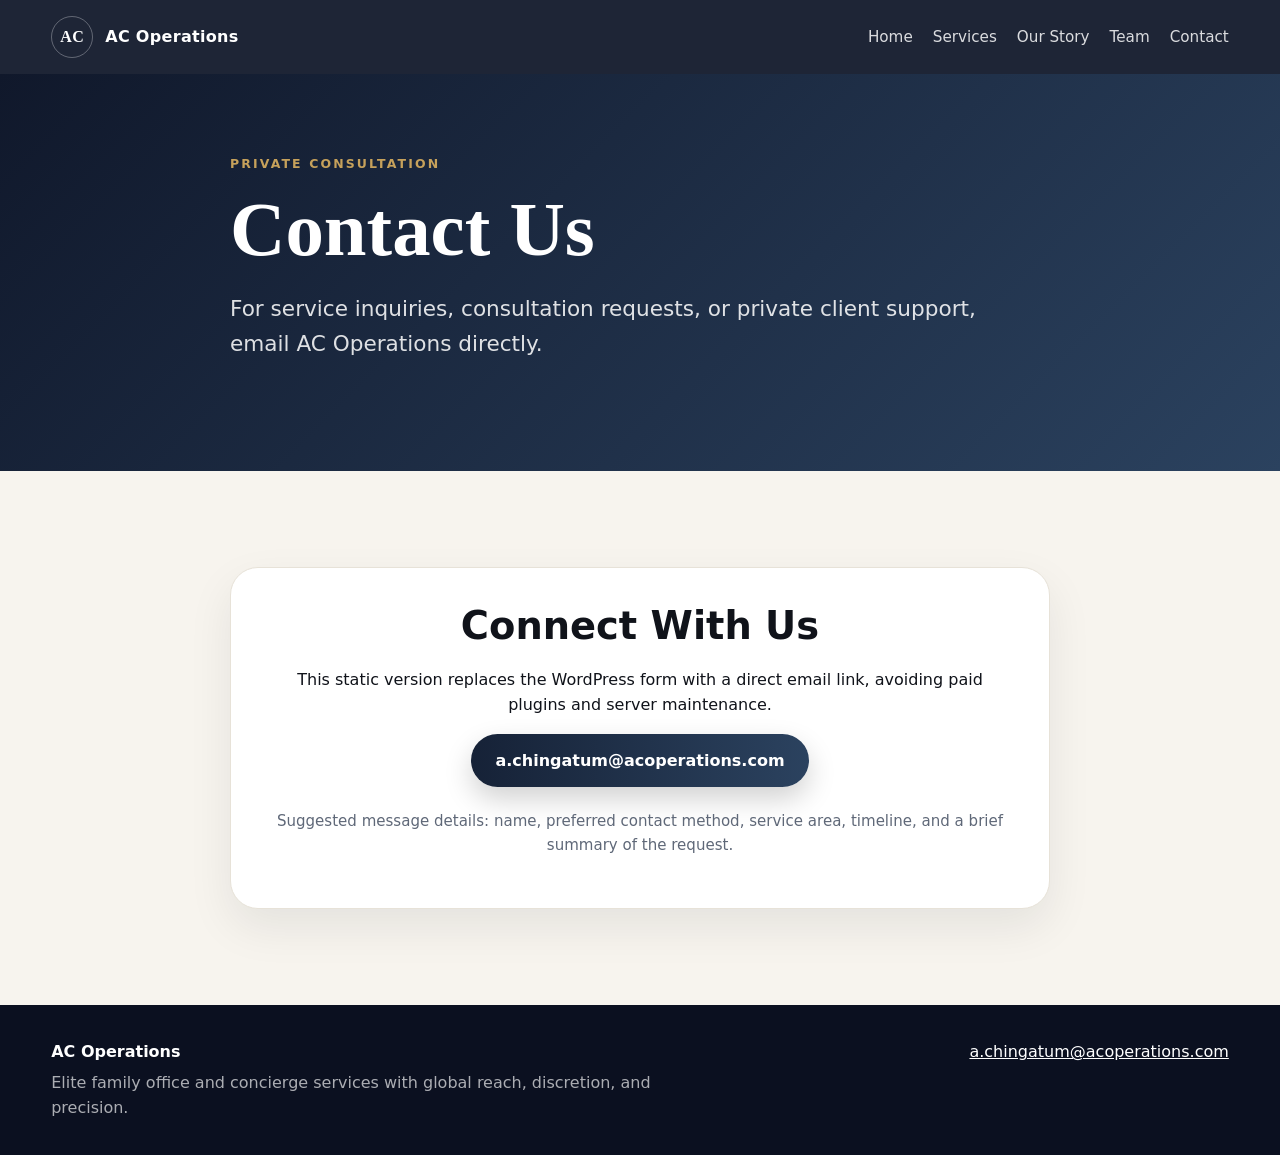
==== contact-us/index.html @ a19d0581 "Add files via upload" ====
<!doctype html>
<html lang="en">
<head>
  <meta charset="utf-8">
  <meta name="viewport" content="width=device-width, initial-scale=1">
  <title>Contact Us | AC Operations</title>
  <meta name="description" content="Contact AC Operations for private consultation requests.">
  <link rel="canonical" href="https://acoperations.com">
  <link rel="preload" as="image" href="/assets/uploads/2025/03/PXL_20240617_095542455.MP-EFFECTS-1536x864.jpg">
  <link rel="stylesheet" href="/styles.css">
</head>
<body>
  <header class="site-header">
    <a class="brand" href="/" aria-label="AC Operations home"><span class="brand-mark">AC</span><span>AC Operations</span></a>
    <nav aria-label="Main navigation"><a href="/">Home</a><a href="/services/">Services</a><a href="/our-story/">Our Story</a><a href="/team/">Team</a><a href="/contact-us/">Contact</a></nav>
  </header>
  <main><section class="page-hero small"><div class="container narrow"><p class="eyebrow">Private consultation</p><h1>Contact Us</h1><p class="lead">For service inquiries, consultation requests, or private client support, email AC Operations directly.</p></div></section><section class="section"><div class="container narrow contact-card"><h2>Connect With Us</h2><p>This static version replaces the WordPress form with a direct email link, avoiding paid plugins and server maintenance.</p><a class="button" href="mailto:a.chingatum@acoperations.com?subject=AC%20Operations%20Consultation%20Request">a.chingatum@acoperations.com</a><p class="small-note">Suggested message details: name, preferred contact method, service area, timeline, and a brief summary of the request.</p></div></section></main>
  <footer class="site-footer">
    <div><strong>AC Operations</strong><p>Elite family office and concierge services with global reach, discretion, and precision.</p></div>
    <div><a href="mailto:a.chingatum@acoperations.com">a.chingatum@acoperations.com</a></div>
  </footer>
</body>
</html>
---- styles.css ----
:root{--navy:#10182b;--blue:#162237;--steel:#2b425f;--ink:#10131a;--muted:#5f6878;--cream:#f7f4ee;--white:#fff;--line:#e7e2d8;--gold:#c6a15b}*{box-sizing:border-box}body{margin:0;font-family:Inter,ui-sans-serif,system-ui,-apple-system,BlinkMacSystemFont,"Segoe UI",sans-serif;color:var(--ink);background:var(--cream);line-height:1.6}a{color:inherit}.site-header{position:sticky;top:0;z-index:10;display:flex;align-items:center;justify-content:space-between;gap:20px;padding:16px clamp(18px,4vw,56px);background:rgba(16,24,43,.94);backdrop-filter:blur(10px);color:#fff}.brand{display:flex;align-items:center;gap:12px;text-decoration:none;font-weight:700;letter-spacing:.02em}.brand-mark{display:grid;place-items:center;width:42px;height:42px;border:1px solid rgba(255,255,255,.3);border-radius:50%;font-family:Georgia,serif;color:#fff}nav{display:flex;gap:20px;flex-wrap:wrap}nav a{text-decoration:none;color:rgba(255,255,255,.84);font-size:.95rem}nav a:hover{color:#fff}.hero{min-height:72vh;display:grid;place-items:center;text-align:center;color:#fff;padding:100px 24px;background:linear-gradient(rgba(16,24,43,.72),rgba(16,24,43,.78)),url('/assets/uploads/2025/03/PXL_20240617_095542455.MP-EFFECTS-1536x864.jpg') center/cover no-repeat}.hero-inner{max-width:900px}.eyebrow{margin:0 0 12px;text-transform:uppercase;letter-spacing:.17em;font-size:.78rem;font-weight:700;color:var(--gold)}h1,h2,h3{line-height:1.15;margin:0 0 18px}h1{font-family:Georgia,"Times New Roman",serif;font-size:clamp(2.4rem,6vw,5.2rem);font-weight:700}h2{font-size:clamp(1.8rem,3vw,2.7rem)}h3{font-size:1.25rem}.lead{font-size:clamp(1.08rem,2vw,1.35rem);max-width:760px;margin:0 auto 30px;color:rgba(255,255,255,.86)}.actions{display:flex;gap:14px;justify-content:center;flex-wrap:wrap}.button{display:inline-flex;align-items:center;justify-content:center;padding:14px 24px;border-radius:999px;text-decoration:none;background:linear-gradient(90deg,var(--blue),var(--steel));color:#fff;font-weight:700;box-shadow:0 12px 28px rgba(0,0,0,.18)}.button.ghost{background:rgba(255,255,255,.12);border:1px solid rgba(255,255,255,.4)}.section{padding:clamp(56px,8vw,96px) 24px}.container{max-width:1180px;margin:0 auto}.narrow{max-width:820px}.dark{background:var(--blue);color:#fff}.dark h2{text-align:center}.grid{display:grid;gap:24px}.cards{grid-template-columns:repeat(3,minmax(0,1fr));margin-top:34px}.card{padding:28px;border-radius:22px;background:rgba(255,255,255,.075);border:1px solid rgba(255,255,255,.11);box-shadow:0 14px 30px rgba(0,0,0,.1)}.light .card{background:#fff;border-color:var(--line)}.card ul{padding-left:20px;margin:0}.card li{margin:7px 0}.split{background:#1f2636;color:#fff}.split.muted{background:#ebe6dc;color:var(--ink)}.split-inner{display:grid;grid-template-columns:1.05fr .95fr;gap:44px;align-items:center}.split img{width:100%;border-radius:22px;box-shadow:0 20px 45px rgba(0,0,0,.18)}.check-list{padding-left:20px}.check-list li{margin:10px 0}.cta{text-align:center;background:var(--navy);color:#fff;padding:70px 24px}.cta p{color:rgba(255,255,255,.78)}.page-hero{padding:90px 24px;background:linear-gradient(135deg,var(--navy),var(--steel));color:#fff}.page-hero.small{padding:80px 24px}.page-hero.story{background:linear-gradient(rgba(16,24,43,.72),rgba(16,24,43,.76)),url('/assets/uploads/2025/04/Sunset_couple.jpg') center/cover no-repeat}.page-hero .lead{text-align:left;margin-left:0}.article h2{margin-top:38px}.article p{font-size:1.08rem;color:#2f3541}.team-grid{display:grid;gap:26px}.profile{display:grid;grid-template-columns:180px 1fr;gap:28px;align-items:center;background:#fff;border:1px solid var(--line);border-radius:24px;padding:22px}.profile img{width:180px;aspect-ratio:1/1;object-fit:cover;border-radius:18px}.role{margin-top:-10px;color:var(--steel);font-weight:700}.contact-card{background:#fff;border:1px solid var(--line);border-radius:28px;padding:36px;text-align:center;box-shadow:0 18px 45px rgba(16,24,43,.08)}.small-note{font-size:.94rem;color:var(--muted);margin-top:22px}.site-footer{display:flex;justify-content:space-between;gap:22px;flex-wrap:wrap;padding:34px clamp(20px,4vw,56px);background:#0b1020;color:#fff}.site-footer p{margin:.3rem 0 0;color:rgba(255,255,255,.66);max-width:620px}.site-footer a{color:#fff}@media (max-width:850px){.site-header{align-items:flex-start;flex-direction:column}nav{gap:12px}.cards{grid-template-columns:1fr}.split-inner,.profile{grid-template-columns:1fr}.profile img{width:100%;max-width:260px}.hero{min-height:64vh}.section{padding:52px 18px}}
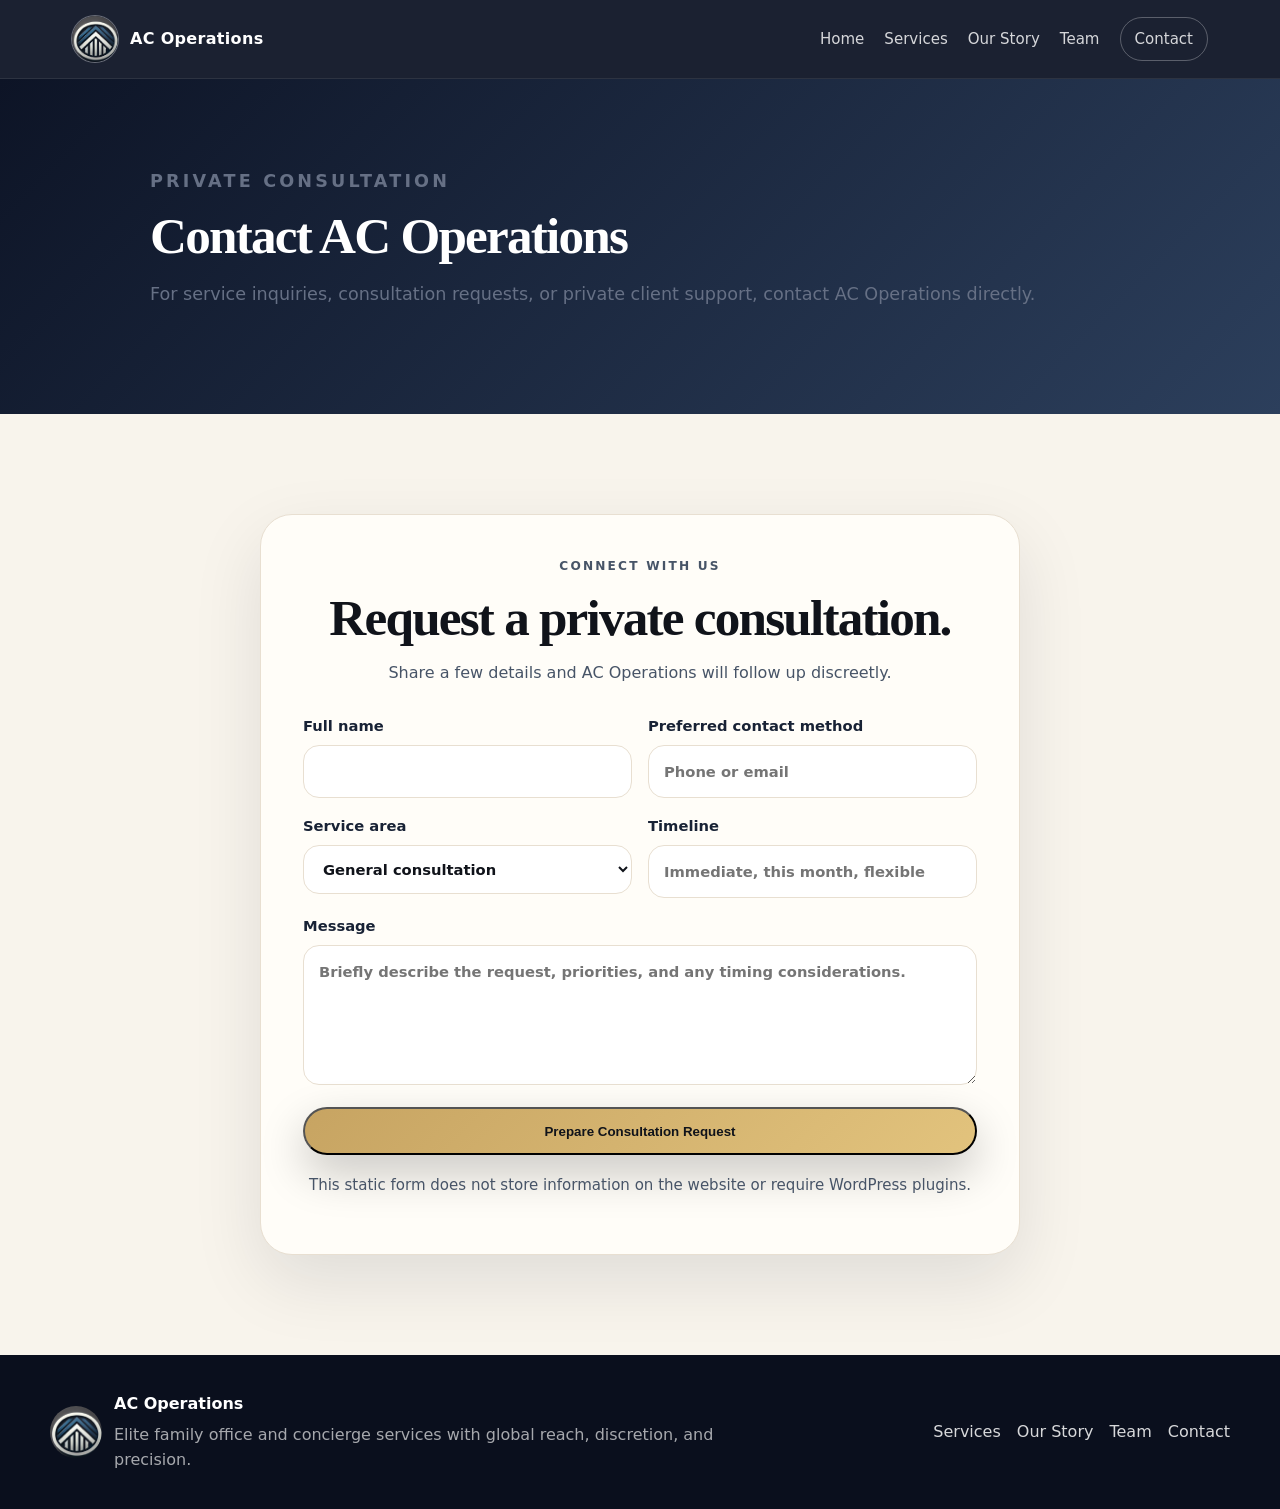
==== commit 6055294f: "Add files via upload" ====
--- a/contact-us/index.html
+++ b/contact-us/index.html
@@ -1,23 +1 @@
-<!doctype html>
-<html lang="en">
-<head>
-  <meta charset="utf-8">
-  <meta name="viewport" content="width=device-width, initial-scale=1">
-  <title>Contact Us | AC Operations</title>
-  <meta name="description" content="Contact AC Operations for private consultation requests.">
-  <link rel="canonical" href="https://acoperations.com">
-  <link rel="preload" as="image" href="/assets/uploads/2025/03/PXL_20240617_095542455.MP-EFFECTS-1536x864.jpg">
-  <link rel="stylesheet" href="/styles.css">
-</head>
-<body>
-  <header class="site-header">
-    <a class="brand" href="/" aria-label="AC Operations home"><span class="brand-mark">AC</span><span>AC Operations</span></a>
-    <nav aria-label="Main navigation"><a href="/">Home</a><a href="/services/">Services</a><a href="/our-story/">Our Story</a><a href="/team/">Team</a><a href="/contact-us/">Contact</a></nav>
-  </header>
-  <main><section class="page-hero small"><div class="container narrow"><p class="eyebrow">Private consultation</p><h1>Contact Us</h1><p class="lead">For service inquiries, consultation requests, or private client support, email AC Operations directly.</p></div></section><section class="section"><div class="container narrow contact-card"><h2>Connect With Us</h2><p>This static version replaces the WordPress form with a direct email link, avoiding paid plugins and server maintenance.</p><a class="button" href="mailto:a.chingatum@acoperations.com?subject=AC%20Operations%20Consultation%20Request">a.chingatum@acoperations.com</a><p class="small-note">Suggested message details: name, preferred contact method, service area, timeline, and a brief summary of the request.</p></div></section></main>
-  <footer class="site-footer">
-    <div><strong>AC Operations</strong><p>Elite family office and concierge services with global reach, discretion, and precision.</p></div>
-    <div><a href="mailto:a.chingatum@acoperations.com">a.chingatum@acoperations.com</a></div>
-  </footer>
-</body>
-</html>+<!doctype html><html lang="en"><head><meta charset="utf-8"><meta name="viewport" content="width=device-width, initial-scale=1"><title>Contact | AC Operations</title><meta name="description" content="Contact AC Operations for private consultations."><link rel="stylesheet" href="../styles.css"></head><body><header class="site-header"><div class="nav-wrap"><a class="brand" href="../index.html"><img class="brand-logo" src="../assets/img/acoperations-logo.png" alt="AC Operations logo"><span>AC Operations</span></a><nav class="nav" aria-label="Main navigation"><a href="../index.html">Home</a><a href="../services/">Services</a><a href="../our-story/">Our Story</a><a href="../team/">Team</a><a class="pill" href="../contact-us/">Contact</a></nav></div></header><main><section class="page-hero"><div class="page-title"><p class="eyebrow">Private Consultation</p><h1>Contact AC Operations</h1><p>For service inquiries, consultation requests, or private client support, contact AC Operations directly.</p></div></section><section class="section"><div class="contact-card"><p class="eyebrow">Connect With Us</p><h2>Request a private consultation.</h2><p>Share a few details and AC Operations will follow up discreetly.</p><form class="contact-form" id="contactForm"><div class="form-row"><label>Full name<input name="name" autocomplete="name" required></label><label>Preferred contact method<input name="contact" placeholder="Phone or email" required></label></div><div class="form-row"><label>Service area<select name="service"><option>General consultation</option><option>Family office support</option><option>Luxury concierge & lifestyle</option><option>Security & privacy</option><option>Business & investment advisory</option></select></label><label>Timeline<input name="timeline" placeholder="Immediate, this month, flexible"></label></div><label>Message<textarea name="message" placeholder="Briefly describe the request, priorities, and any timing considerations." required></textarea></label><button class="button" type="submit">Prepare Consultation Request</button><div class="form-status" id="formStatus">Your email app should open with a prepared consultation request. Review it, then send.</div></form><p class="form-note">This static form does not store information on the website or require WordPress plugins.</p></div></section></main><footer class="footer"><div class="footer-inner"><div class="footer-logo"><img src="../assets/img/acoperations-logo.png" alt="AC Operations logo"><div><strong>AC Operations</strong><p>Elite family office and concierge services with global reach, discretion, and precision.</p></div></div><div class="footer-links"><a href="../services/">Services</a><a href="../our-story/">Our Story</a><a href="../team/">Team</a><a href="../contact-us/">Contact</a></div></div></footer><script>document.getElementById('contactForm').addEventListener('submit',function(e){e.preventDefault();const d=new FormData(e.currentTarget);const to=['a.chingatum','acoperations.com'].join('@');const subject='AC Operations Consultation Request';const body=`Name: ${d.get('name')||''}%0D%0APreferred contact: ${d.get('contact')||''}%0D%0AService area: ${d.get('service')||''}%0D%0ATimeline: ${d.get('timeline')||''}%0D%0A%0D%0AMessage:%0D%0A${d.get('message')||''}`;window.location.href=`mailto:${to}?subject=${encodeURIComponent(subject)}&body=${body}`;document.getElementById('formStatus').classList.add('is-visible');});</script></body></html>
--- a/styles.css
+++ b/styles.css
@@ -1,2 +1,21 @@
-
-:root{--navy:#10182b;--blue:#162237;--steel:#2b425f;--ink:#10131a;--muted:#5f6878;--cream:#f7f4ee;--white:#fff;--line:#e7e2d8;--gold:#c6a15b}*{box-sizing:border-box}body{margin:0;font-family:Inter,ui-sans-serif,system-ui,-apple-system,BlinkMacSystemFont,"Segoe UI",sans-serif;color:var(--ink);background:var(--cream);line-height:1.6}a{color:inherit}.site-header{position:sticky;top:0;z-index:10;display:flex;align-items:center;justify-content:space-between;gap:20px;padding:16px clamp(18px,4vw,56px);background:rgba(16,24,43,.94);backdrop-filter:blur(10px);color:#fff}.brand{display:flex;align-items:center;gap:12px;text-decoration:none;font-weight:700;letter-spacing:.02em}.brand-mark{display:grid;place-items:center;width:42px;height:42px;border:1px solid rgba(255,255,255,.3);border-radius:50%;font-family:Georgia,serif;color:#fff}nav{display:flex;gap:20px;flex-wrap:wrap}nav a{text-decoration:none;color:rgba(255,255,255,.84);font-size:.95rem}nav a:hover{color:#fff}.hero{min-height:72vh;display:grid;place-items:center;text-align:center;color:#fff;padding:100px 24px;background:linear-gradient(rgba(16,24,43,.72),rgba(16,24,43,.78)),url('/assets/uploads/2025/03/PXL_20240617_095542455.MP-EFFECTS-1536x864.jpg') center/cover no-repeat}.hero-inner{max-width:900px}.eyebrow{margin:0 0 12px;text-transform:uppercase;letter-spacing:.17em;font-size:.78rem;font-weight:700;color:var(--gold)}h1,h2,h3{line-height:1.15;margin:0 0 18px}h1{font-family:Georgia,"Times New Roman",serif;font-size:clamp(2.4rem,6vw,5.2rem);font-weight:700}h2{font-size:clamp(1.8rem,3vw,2.7rem)}h3{font-size:1.25rem}.lead{font-size:clamp(1.08rem,2vw,1.35rem);max-width:760px;margin:0 auto 30px;color:rgba(255,255,255,.86)}.actions{display:flex;gap:14px;justify-content:center;flex-wrap:wrap}.button{display:inline-flex;align-items:center;justify-content:center;padding:14px 24px;border-radius:999px;text-decoration:none;background:linear-gradient(90deg,var(--blue),var(--steel));color:#fff;font-weight:700;box-shadow:0 12px 28px rgba(0,0,0,.18)}.button.ghost{background:rgba(255,255,255,.12);border:1px solid rgba(255,255,255,.4)}.section{padding:clamp(56px,8vw,96px) 24px}.container{max-width:1180px;margin:0 auto}.narrow{max-width:820px}.dark{background:var(--blue);color:#fff}.dark h2{text-align:center}.grid{display:grid;gap:24px}.cards{grid-template-columns:repeat(3,minmax(0,1fr));margin-top:34px}.card{padding:28px;border-radius:22px;background:rgba(255,255,255,.075);border:1px solid rgba(255,255,255,.11);box-shadow:0 14px 30px rgba(0,0,0,.1)}.light .card{background:#fff;border-color:var(--line)}.card ul{padding-left:20px;margin:0}.card li{margin:7px 0}.split{background:#1f2636;color:#fff}.split.muted{background:#ebe6dc;color:var(--ink)}.split-inner{display:grid;grid-template-columns:1.05fr .95fr;gap:44px;align-items:center}.split img{width:100%;border-radius:22px;box-shadow:0 20px 45px rgba(0,0,0,.18)}.check-list{padding-left:20px}.check-list li{margin:10px 0}.cta{text-align:center;background:var(--navy);color:#fff;padding:70px 24px}.cta p{color:rgba(255,255,255,.78)}.page-hero{padding:90px 24px;background:linear-gradient(135deg,var(--navy),var(--steel));color:#fff}.page-hero.small{padding:80px 24px}.page-hero.story{background:linear-gradient(rgba(16,24,43,.72),rgba(16,24,43,.76)),url('/assets/uploads/2025/04/Sunset_couple.jpg') center/cover no-repeat}.page-hero .lead{text-align:left;margin-left:0}.article h2{margin-top:38px}.article p{font-size:1.08rem;color:#2f3541}.team-grid{display:grid;gap:26px}.profile{display:grid;grid-template-columns:180px 1fr;gap:28px;align-items:center;background:#fff;border:1px solid var(--line);border-radius:24px;padding:22px}.profile img{width:180px;aspect-ratio:1/1;object-fit:cover;border-radius:18px}.role{margin-top:-10px;color:var(--steel);font-weight:700}.contact-card{background:#fff;border:1px solid var(--line);border-radius:28px;padding:36px;text-align:center;box-shadow:0 18px 45px rgba(16,24,43,.08)}.small-note{font-size:.94rem;color:var(--muted);margin-top:22px}.site-footer{display:flex;justify-content:space-between;gap:22px;flex-wrap:wrap;padding:34px clamp(20px,4vw,56px);background:#0b1020;color:#fff}.site-footer p{margin:.3rem 0 0;color:rgba(255,255,255,.66);max-width:620px}.site-footer a{color:#fff}@media (max-width:850px){.site-header{align-items:flex-start;flex-direction:column}nav{gap:12px}.cards{grid-template-columns:1fr}.split-inner,.profile{grid-template-columns:1fr}.profile img{width:100%;max-width:260px}.hero{min-height:64vh}.section{padding:52px 18px}}
+:root{--ink:#10131a;--navy:#0d1426;--blue:#16243b;--slate:#2c3f5c;--gold:#c7a462;--cream:#f8f4ec;--paper:#fffdf8;--muted:#667085;--line:#e8dfd1}*{box-sizing:border-box}html{scroll-behavior:smooth}body{margin:0;font-family:Inter,ui-sans-serif,system-ui,-apple-system,BlinkMacSystemFont,"Segoe UI",sans-serif;color:var(--ink);background:var(--cream);line-height:1.6}img{max-width:100%;display:block}a{color:inherit}.site-header{position:sticky;top:0;z-index:50;background:rgba(13,20,38,.94);backdrop-filter:blur(14px);border-bottom:1px solid rgba(255,255,255,.08)}.nav-wrap{max-width:1180px;margin:auto;padding:16px 22px;display:flex;align-items:center;justify-content:space-between;gap:24px}.brand{display:flex;align-items:center;gap:12px;color:#fff;text-decoration:none;font-weight:800;letter-spacing:.02em}.brand-mark{width:42px;height:42px;border-radius:50%;display:grid;place-items:center;border:1px solid rgba(255,255,255,.38);font-family:Georgia,serif}.nav{display:flex;gap:20px;align-items:center;flex-wrap:wrap}.nav a{color:rgba(255,255,255,.82);font-size:.94rem;text-decoration:none}.nav a:hover{color:#fff}.nav .pill{border:1px solid rgba(255,255,255,.28);border-radius:999px;padding:9px 14px}.hero{min-height:78vh;display:grid;place-items:center;padding:110px 22px;color:#fff;text-align:center;background:linear-gradient(120deg,rgba(10,17,32,.86),rgba(18,36,59,.68)),var(--hero) center/cover no-repeat}.hero-inner{max-width:960px}.eyebrow{margin:0 0 14px;color:var(--gold);text-transform:uppercase;letter-spacing:.18em;font-size:.76rem;font-weight:800}.h1,h1{font-family:Georgia,"Times New Roman",serif;font-size:clamp(2.7rem,7vw,5.8rem);line-height:.98;margin:0 0 24px;letter-spacing:-.045em}.lead{font-size:clamp(1.1rem,2vw,1.35rem);max-width:780px;margin:0 auto 34px;color:rgba(255,255,255,.86)}.actions{display:flex;gap:14px;justify-content:center;flex-wrap:wrap}.button{display:inline-flex;align-items:center;justify-content:center;min-height:48px;padding:13px 22px;border-radius:999px;text-decoration:none;background:linear-gradient(135deg,var(--gold),#e2c37d);color:#10131a;font-weight:800;box-shadow:0 18px 45px rgba(0,0,0,.22)}.button.secondary{background:rgba(255,255,255,.12);border:1px solid rgba(255,255,255,.34);color:#fff}.section{padding:clamp(58px,8vw,100px) 22px}.container{max-width:1180px;margin:auto}.section-title{max-width:760px;margin:0 auto 38px;text-align:center}.section-title h2,.page-title h1,h2{font-family:Georgia,"Times New Roman",serif;font-size:clamp(2rem,4vw,3.4rem);line-height:1.05;margin:0 0 14px;letter-spacing:-.035em}.section-title p,.page-title p{color:var(--muted);font-size:1.1rem}.dark{background:var(--blue);color:#fff}.dark .section-title p{color:rgba(255,255,255,.72)}.grid{display:grid;gap:22px}.service-grid{grid-template-columns:repeat(3,minmax(0,1fr))}.card{background:rgba(255,255,255,.08);border:1px solid rgba(255,255,255,.12);border-radius:24px;padding:28px;box-shadow:0 18px 45px rgba(0,0,0,.12)}.card h3{font-size:1.22rem;margin:0 0 12px}.card ul{margin:0;padding-left:19px;color:rgba(255,255,255,.82)}.card li{margin:7px 0}.light-card{background:var(--paper);border:1px solid var(--line);color:var(--ink)}.light-card ul{color:#303846}.split{display:grid;grid-template-columns:1fr .95fr;gap:48px;align-items:center}.split img,.image-card{border-radius:28px;box-shadow:0 24px 70px rgba(13,20,38,.18);overflow:hidden}.check-list{padding-left:0;list-style:none}.check-list li{position:relative;padding-left:30px;margin:12px 0}.check-list li:before{content:"✓";position:absolute;left:0;color:var(--gold);font-weight:900}.page-hero{padding:88px 22px;background:linear-gradient(135deg,var(--navy),var(--slate));color:#fff}.page-title{max-width:980px;margin:auto}.content{max-width:900px;margin:auto}.content p{font-size:1.08rem;color:#344054}.content h2{margin-top:42px}.team-grid{display:grid;gap:24px}.profile{display:grid;grid-template-columns:170px 1fr;gap:28px;align-items:center;background:var(--paper);border:1px solid var(--line);border-radius:28px;padding:24px}.profile img{width:170px;aspect-ratio:1/1.15;object-fit:cover;border-radius:20px}.role{color:var(--slate);font-weight:800;margin-top:-8px}.contact-card{max-width:760px;margin:auto;background:var(--paper);border:1px solid var(--line);border-radius:32px;padding:42px;text-align:center;box-shadow:0 26px 70px rgba(13,20,38,.1)}.contact-card p{color:#475467}.note{font-size:.95rem;color:var(--muted);margin-top:20px}.footer{background:#0a0f1d;color:#fff;padding:36px 22px}.footer-inner{max-width:1180px;margin:auto;display:flex;justify-content:space-between;gap:24px;flex-wrap:wrap}.footer p{color:rgba(255,255,255,.64);margin:.3rem 0 0;max-width:620px}.footer a{color:#fff}.story-hero{background:linear-gradient(120deg,rgba(10,17,32,.78),rgba(18,36,59,.7)),var(--story) center/cover no-repeat}@media(max-width:900px){.nav-wrap{align-items:flex-start;flex-direction:column}.service-grid,.split,.profile{grid-template-columns:1fr}.hero{min-height:68vh}.profile img{width:100%;max-width:260px}.section{padding:56px 18px}.nav{gap:12px}}
+/* v3 refinements */
+.brand-logo{width:46px;height:46px;border-radius:999px;object-fit:cover;box-shadow:0 0 0 1px rgba(255,255,255,.34)}
+.hero-logo{width:150px;height:150px;border-radius:999px;object-fit:cover;margin:0 auto 26px;box-shadow:0 26px 70px rgba(0,0,0,.35),0 0 0 1px rgba(255,255,255,.24)}
+.story-feature{margin:0 auto 46px;max-width:980px}
+.story-feature img{width:100%;max-height:470px;object-fit:cover;border-radius:30px;box-shadow:0 24px 70px rgba(13,20,38,.18)}
+.profile img{object-position:center top}
+.footer-inner{align-items:center}
+.footer-logo{display:flex;align-items:center;gap:12px}
+.footer-logo img{width:52px;height:52px;border-radius:999px;object-fit:cover}
+.footer-links{display:flex;gap:16px;flex-wrap:wrap;color:rgba(255,255,255,.7)}
+.footer-links a{color:rgba(255,255,255,.84);text-decoration:none}
+.contact-form{display:grid;gap:16px;text-align:left;margin-top:28px}
+.form-row{display:grid;grid-template-columns:1fr 1fr;gap:16px}
+.contact-form label{font-weight:800;color:#182235;font-size:.92rem}
+.contact-form input,.contact-form textarea,.contact-form select{width:100%;margin-top:7px;border:1px solid var(--line);border-radius:16px;background:#fff;padding:14px 15px;font:inherit;color:var(--ink)}
+.contact-form textarea{min-height:140px;resize:vertical}
+.form-note{text-align:center;font-size:.94rem;color:var(--muted);margin-top:18px}
+.form-status{display:none;border-radius:14px;background:#f3ead9;color:#2b2418;padding:13px 14px;font-weight:700;text-align:center}
+.form-status.is-visible{display:block}
+@media(max-width:700px){.form-row{grid-template-columns:1fr}.hero-logo{width:112px;height:112px}.brand-logo{width:40px;height:40px}}
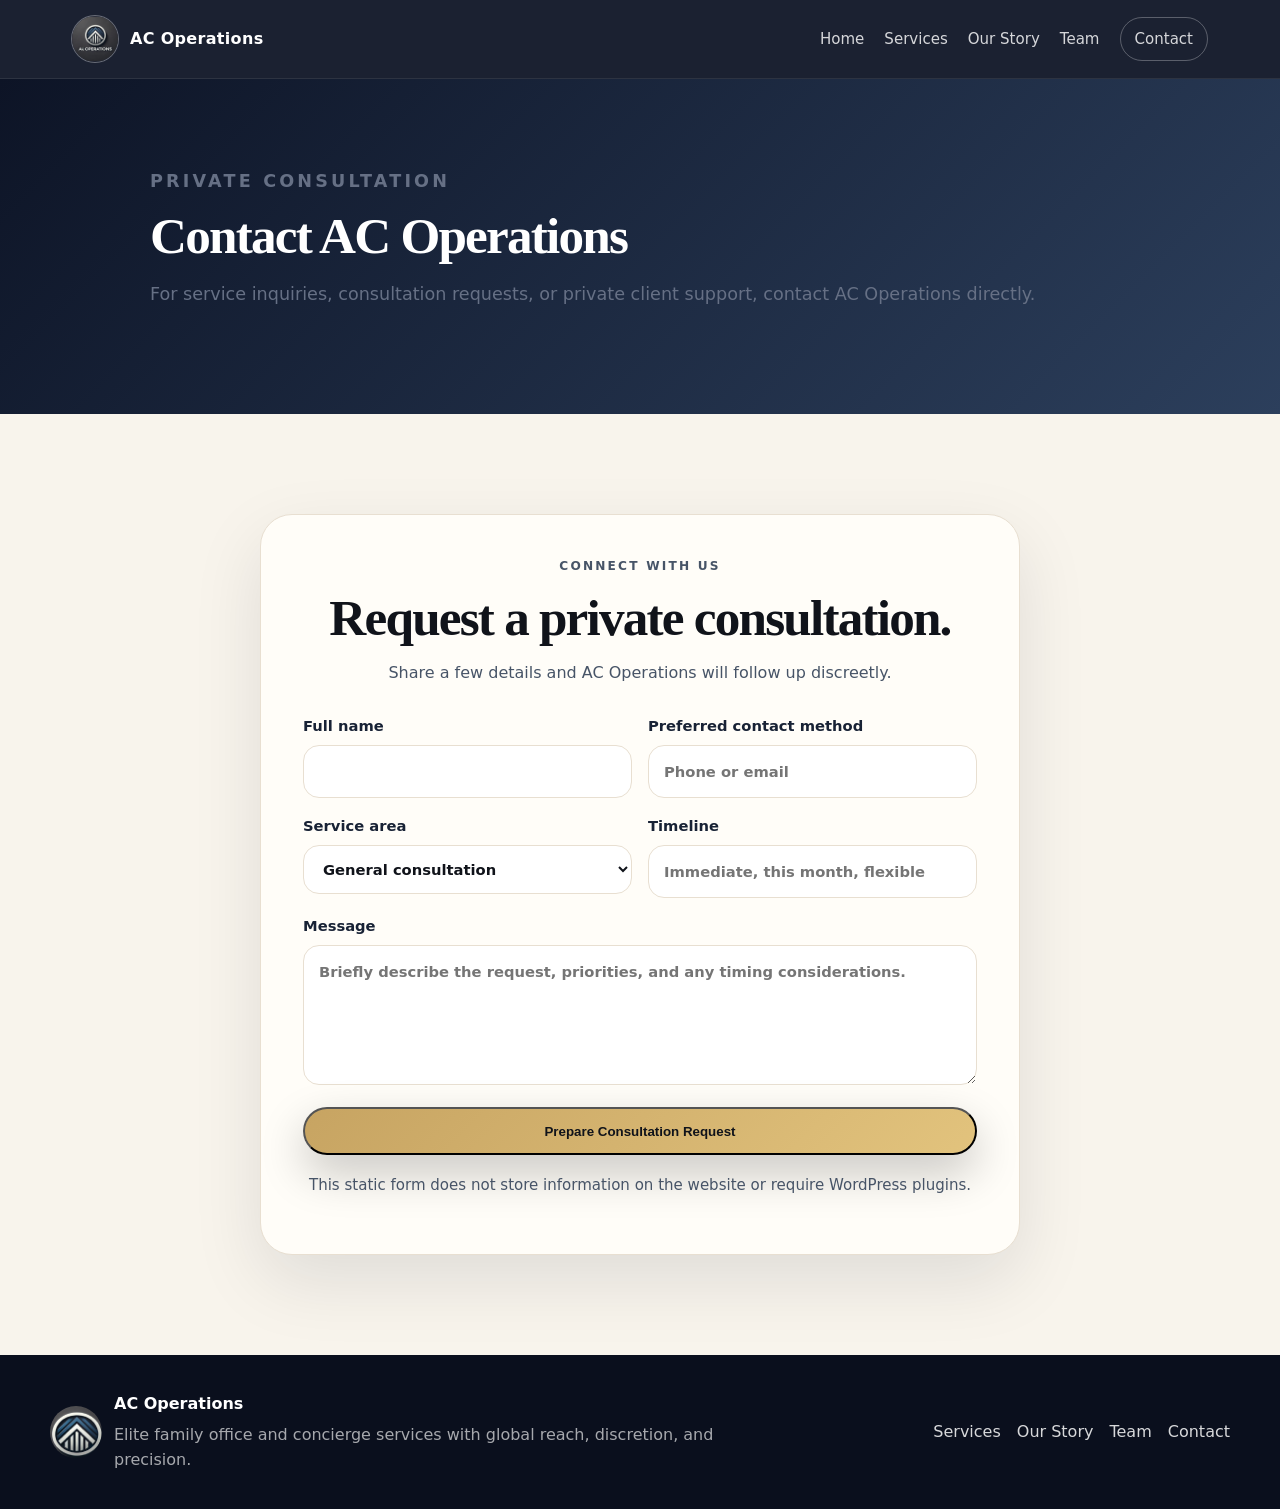
==== commit d1c68ee8: "Add files via upload" ====
--- a/contact-us/index.html
+++ b/contact-us/index.html
@@ -1 +1 @@
-<!doctype html><html lang="en"><head><meta charset="utf-8"><meta name="viewport" content="width=device-width, initial-scale=1"><title>Contact | AC Operations</title><meta name="description" content="Contact AC Operations for private consultations."><link rel="stylesheet" href="../styles.css"></head><body><header class="site-header"><div class="nav-wrap"><a class="brand" href="../index.html"><img class="brand-logo" src="../assets/img/acoperations-logo.png" alt="AC Operations logo"><span>AC Operations</span></a><nav class="nav" aria-label="Main navigation"><a href="../index.html">Home</a><a href="../services/">Services</a><a href="../our-story/">Our Story</a><a href="../team/">Team</a><a class="pill" href="../contact-us/">Contact</a></nav></div></header><main><section class="page-hero"><div class="page-title"><p class="eyebrow">Private Consultation</p><h1>Contact AC Operations</h1><p>For service inquiries, consultation requests, or private client support, contact AC Operations directly.</p></div></section><section class="section"><div class="contact-card"><p class="eyebrow">Connect With Us</p><h2>Request a private consultation.</h2><p>Share a few details and AC Operations will follow up discreetly.</p><form class="contact-form" id="contactForm"><div class="form-row"><label>Full name<input name="name" autocomplete="name" required></label><label>Preferred contact method<input name="contact" placeholder="Phone or email" required></label></div><div class="form-row"><label>Service area<select name="service"><option>General consultation</option><option>Family office support</option><option>Luxury concierge & lifestyle</option><option>Security & privacy</option><option>Business & investment advisory</option></select></label><label>Timeline<input name="timeline" placeholder="Immediate, this month, flexible"></label></div><label>Message<textarea name="message" placeholder="Briefly describe the request, priorities, and any timing considerations." required></textarea></label><button class="button" type="submit">Prepare Consultation Request</button><div class="form-status" id="formStatus">Your email app should open with a prepared consultation request. Review it, then send.</div></form><p class="form-note">This static form does not store information on the website or require WordPress plugins.</p></div></section></main><footer class="footer"><div class="footer-inner"><div class="footer-logo"><img src="../assets/img/acoperations-logo.png" alt="AC Operations logo"><div><strong>AC Operations</strong><p>Elite family office and concierge services with global reach, discretion, and precision.</p></div></div><div class="footer-links"><a href="../services/">Services</a><a href="../our-story/">Our Story</a><a href="../team/">Team</a><a href="../contact-us/">Contact</a></div></div></footer><script>document.getElementById('contactForm').addEventListener('submit',function(e){e.preventDefault();const d=new FormData(e.currentTarget);const to=['a.chingatum','acoperations.com'].join('@');const subject='AC Operations Consultation Request';const body=`Name: ${d.get('name')||''}%0D%0APreferred contact: ${d.get('contact')||''}%0D%0AService area: ${d.get('service')||''}%0D%0ATimeline: ${d.get('timeline')||''}%0D%0A%0D%0AMessage:%0D%0A${d.get('message')||''}`;window.location.href=`mailto:${to}?subject=${encodeURIComponent(subject)}&body=${body}`;document.getElementById('formStatus').classList.add('is-visible');});</script></body></html>+<!doctype html><html lang="en"><head><meta charset="utf-8"><meta name="viewport" content="width=device-width, initial-scale=1"><title>Contact | AC Operations</title><meta name="description" content="Contact AC Operations for private consultations."><link rel="stylesheet" href="../styles.css"></head><body><header class="site-header"><div class="nav-wrap"><a class="brand" href="../index.html"><img class="brand-logo" src="../assets/img/acoperations-logo-round.png" alt="AC Operations logo"><span>AC Operations</span></a><nav class="nav" aria-label="Main navigation"><a href="../index.html">Home</a><a href="../services/">Services</a><a href="../our-story/">Our Story</a><a href="../team/">Team</a><a class="pill" href="../contact-us/">Contact</a></nav></div></header><main><section class="page-hero"><div class="page-title"><p class="eyebrow">Private Consultation</p><h1>Contact AC Operations</h1><p>For service inquiries, consultation requests, or private client support, contact AC Operations directly.</p></div></section><section class="section"><div class="contact-card"><p class="eyebrow">Connect With Us</p><h2>Request a private consultation.</h2><p>Share a few details and AC Operations will follow up discreetly.</p><form class="contact-form" id="contactForm"><div class="form-row"><label>Full name<input name="name" autocomplete="name" required></label><label>Preferred contact method<input name="contact" placeholder="Phone or email" required></label></div><div class="form-row"><label>Service area<select name="service"><option>General consultation</option><option>Family office support</option><option>Luxury concierge & lifestyle</option><option>Security & privacy</option><option>Business & investment advisory</option></select></label><label>Timeline<input name="timeline" placeholder="Immediate, this month, flexible"></label></div><label>Message<textarea name="message" placeholder="Briefly describe the request, priorities, and any timing considerations." required></textarea></label><button class="button" type="submit">Prepare Consultation Request</button><div class="form-status" id="formStatus">Your email app should open with a prepared consultation request. Review it, then send.</div></form><p class="form-note">This static form does not store information on the website or require WordPress plugins.</p></div></section></main><footer class="footer"><div class="footer-inner"><div class="footer-logo"><img src="../assets/img/acoperations-logo.png" alt="AC Operations logo"><div><strong>AC Operations</strong><p>Elite family office and concierge services with global reach, discretion, and precision.</p></div></div><div class="footer-links"><a href="../services/">Services</a><a href="../our-story/">Our Story</a><a href="../team/">Team</a><a href="../contact-us/">Contact</a></div></div></footer><script>document.getElementById('contactForm').addEventListener('submit',function(e){e.preventDefault();const d=new FormData(e.currentTarget);const to=['a.chingatum','acoperations.com'].join('@');const subject='AC Operations Consultation Request';const body=`Name: ${d.get('name')||''}%0D%0APreferred contact: ${d.get('contact')||''}%0D%0AService area: ${d.get('service')||''}%0D%0ATimeline: ${d.get('timeline')||''}%0D%0A%0D%0AMessage:%0D%0A${d.get('message')||''}`;window.location.href=`mailto:${to}?subject=${encodeURIComponent(subject)}&body=${body}`;document.getElementById('formStatus').classList.add('is-visible');});</script></body></html>
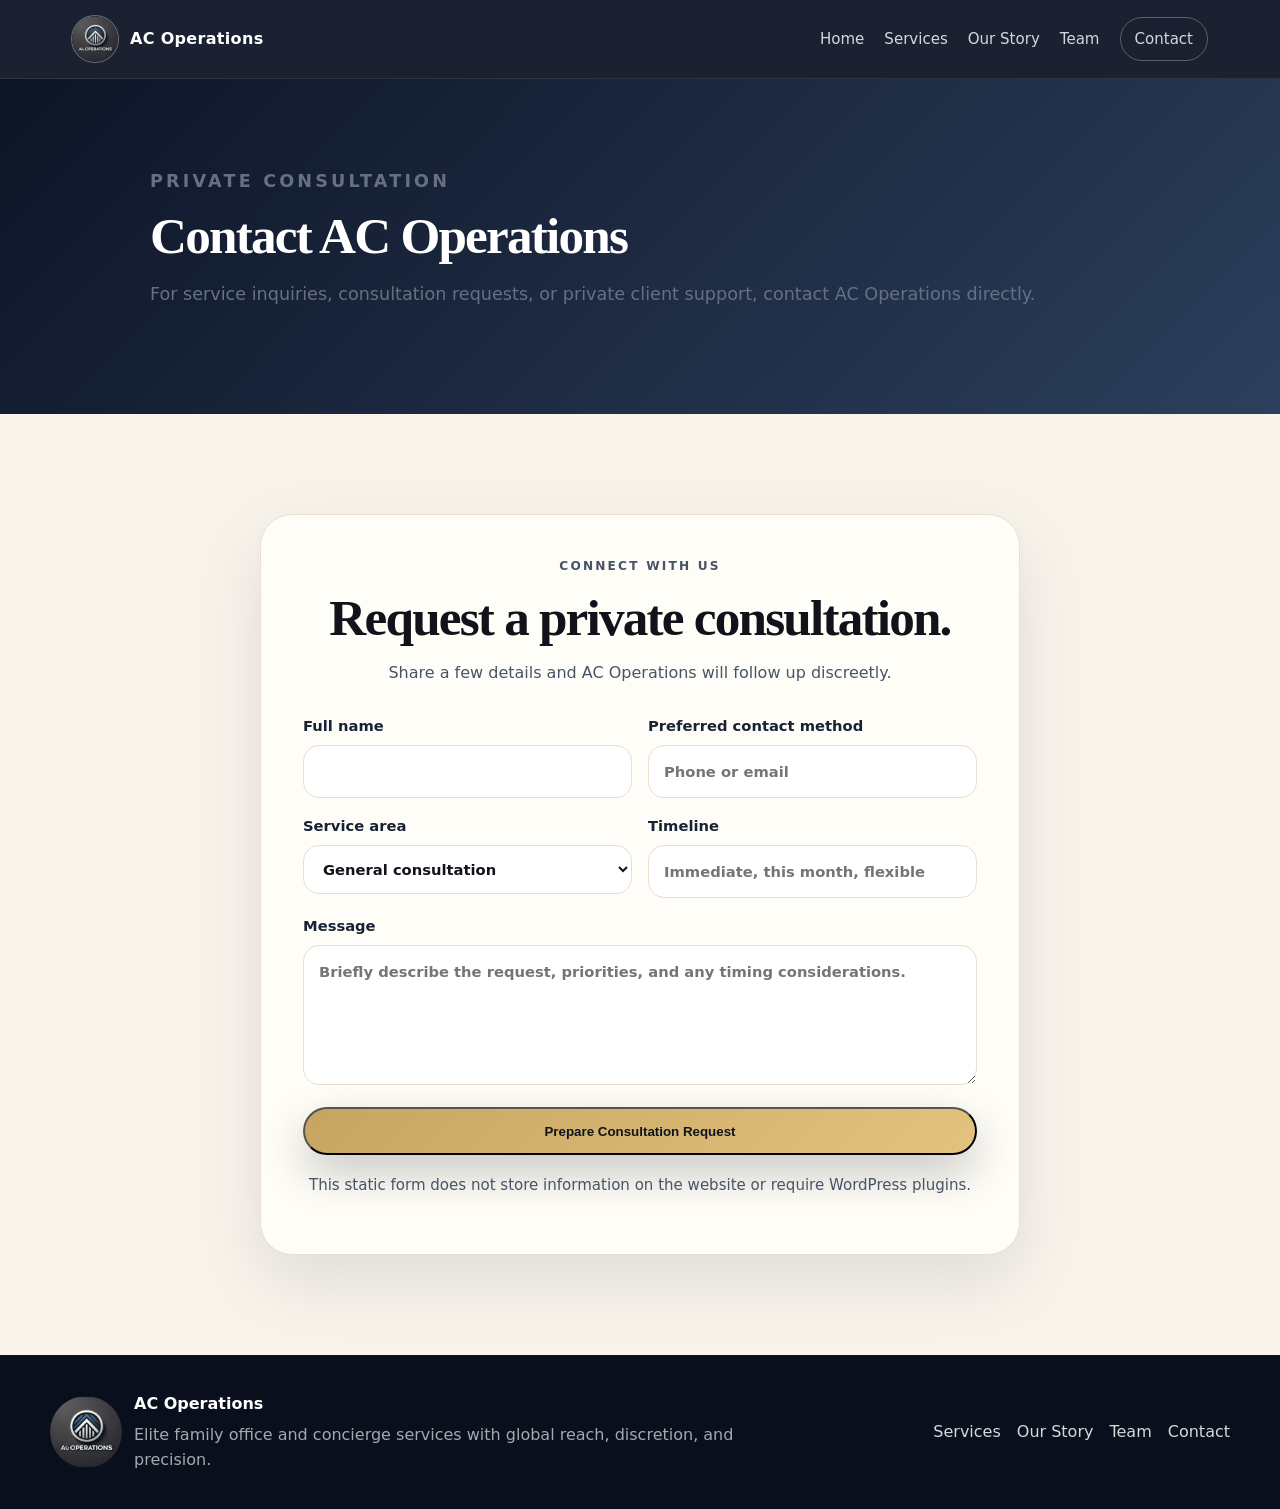
==== commit 4f1db3c3: "Remove homepage hero logo and fix footer logo references" ====
--- a/contact-us/index.html
+++ b/contact-us/index.html
@@ -1 +1 @@
-<!doctype html><html lang="en"><head><meta charset="utf-8"><meta name="viewport" content="width=device-width, initial-scale=1"><title>Contact | AC Operations</title><meta name="description" content="Contact AC Operations for private consultations."><link rel="stylesheet" href="../styles.css"></head><body><header class="site-header"><div class="nav-wrap"><a class="brand" href="../index.html"><img class="brand-logo" src="../assets/img/acoperations-logo-round.png" alt="AC Operations logo"><span>AC Operations</span></a><nav class="nav" aria-label="Main navigation"><a href="../index.html">Home</a><a href="../services/">Services</a><a href="../our-story/">Our Story</a><a href="../team/">Team</a><a class="pill" href="../contact-us/">Contact</a></nav></div></header><main><section class="page-hero"><div class="page-title"><p class="eyebrow">Private Consultation</p><h1>Contact AC Operations</h1><p>For service inquiries, consultation requests, or private client support, contact AC Operations directly.</p></div></section><section class="section"><div class="contact-card"><p class="eyebrow">Connect With Us</p><h2>Request a private consultation.</h2><p>Share a few details and AC Operations will follow up discreetly.</p><form class="contact-form" id="contactForm"><div class="form-row"><label>Full name<input name="name" autocomplete="name" required></label><label>Preferred contact method<input name="contact" placeholder="Phone or email" required></label></div><div class="form-row"><label>Service area<select name="service"><option>General consultation</option><option>Family office support</option><option>Luxury concierge & lifestyle</option><option>Security & privacy</option><option>Business & investment advisory</option></select></label><label>Timeline<input name="timeline" placeholder="Immediate, this month, flexible"></label></div><label>Message<textarea name="message" placeholder="Briefly describe the request, priorities, and any timing considerations." required></textarea></label><button class="button" type="submit">Prepare Consultation Request</button><div class="form-status" id="formStatus">Your email app should open with a prepared consultation request. Review it, then send.</div></form><p class="form-note">This static form does not store information on the website or require WordPress plugins.</p></div></section></main><footer class="footer"><div class="footer-inner"><div class="footer-logo"><img src="../assets/img/acoperations-logo.png" alt="AC Operations logo"><div><strong>AC Operations</strong><p>Elite family office and concierge services with global reach, discretion, and precision.</p></div></div><div class="footer-links"><a href="../services/">Services</a><a href="../our-story/">Our Story</a><a href="../team/">Team</a><a href="../contact-us/">Contact</a></div></div></footer><script>document.getElementById('contactForm').addEventListener('submit',function(e){e.preventDefault();const d=new FormData(e.currentTarget);const to=['a.chingatum','acoperations.com'].join('@');const subject='AC Operations Consultation Request';const body=`Name: ${d.get('name')||''}%0D%0APreferred contact: ${d.get('contact')||''}%0D%0AService area: ${d.get('service')||''}%0D%0ATimeline: ${d.get('timeline')||''}%0D%0A%0D%0AMessage:%0D%0A${d.get('message')||''}`;window.location.href=`mailto:${to}?subject=${encodeURIComponent(subject)}&body=${body}`;document.getElementById('formStatus').classList.add('is-visible');});</script></body></html>+<!doctype html><html lang="en"><head><meta charset="utf-8"><meta name="viewport" content="width=device-width, initial-scale=1"><title>Contact | AC Operations</title><meta name="description" content="Contact AC Operations for private consultations."><link rel="stylesheet" href="../styles.css"></head><body><header class="site-header"><div class="nav-wrap"><a class="brand" href="../index.html"><img class="brand-logo" src="../assets/img/acoperations-logo-round.png" alt="AC Operations logo"><span>AC Operations</span></a><nav class="nav" aria-label="Main navigation"><a href="../index.html">Home</a><a href="../services/">Services</a><a href="../our-story/">Our Story</a><a href="../team/">Team</a><a class="pill" href="../contact-us/">Contact</a></nav></div></header><main><section class="page-hero"><div class="page-title"><p class="eyebrow">Private Consultation</p><h1>Contact AC Operations</h1><p>For service inquiries, consultation requests, or private client support, contact AC Operations directly.</p></div></section><section class="section"><div class="contact-card"><p class="eyebrow">Connect With Us</p><h2>Request a private consultation.</h2><p>Share a few details and AC Operations will follow up discreetly.</p><form class="contact-form" id="contactForm"><div class="form-row"><label>Full name<input name="name" autocomplete="name" required></label><label>Preferred contact method<input name="contact" placeholder="Phone or email" required></label></div><div class="form-row"><label>Service area<select name="service"><option>General consultation</option><option>Family office support</option><option>Luxury concierge & lifestyle</option><option>Security & privacy</option><option>Business & investment advisory</option></select></label><label>Timeline<input name="timeline" placeholder="Immediate, this month, flexible"></label></div><label>Message<textarea name="message" placeholder="Briefly describe the request, priorities, and any timing considerations." required></textarea></label><button class="button" type="submit">Prepare Consultation Request</button><div class="form-status" id="formStatus">Your email app should open with a prepared consultation request. Review it, then send.</div></form><p class="form-note">This static form does not store information on the website or require WordPress plugins.</p></div></section></main><footer class="footer"><div class="footer-inner"><div class="footer-logo"><img src="../assets/img/acoperations-logo-round.png" alt="AC Operations logo"><div><strong>AC Operations</strong><p>Elite family office and concierge services with global reach, discretion, and precision.</p></div></div><div class="footer-links"><a href="../services/">Services</a><a href="../our-story/">Our Story</a><a href="../team/">Team</a><a href="../contact-us/">Contact</a></div></div></footer><script>document.getElementById('contactForm').addEventListener('submit',function(e){e.preventDefault();const d=new FormData(e.currentTarget);const to=['a.chingatum','acoperations.com'].join('@');const subject='AC Operations Consultation Request';const body=`Name: ${d.get('name')||''}%0D%0APreferred contact: ${d.get('contact')||''}%0D%0AService area: ${d.get('service')||''}%0D%0ATimeline: ${d.get('timeline')||''}%0D%0A%0D%0AMessage:%0D%0A${d.get('message')||''}`;window.location.href=`mailto:${to}?subject=${encodeURIComponent(subject)}&body=${body}`;document.getElementById('formStatus').classList.add('is-visible');});</script></body></html>
--- a/styles.css
+++ b/styles.css
@@ -1,13 +1,13 @@
 :root{--ink:#10131a;--navy:#0d1426;--blue:#16243b;--slate:#2c3f5c;--gold:#c7a462;--cream:#f8f4ec;--paper:#fffdf8;--muted:#667085;--line:#e8dfd1}*{box-sizing:border-box}html{scroll-behavior:smooth}body{margin:0;font-family:Inter,ui-sans-serif,system-ui,-apple-system,BlinkMacSystemFont,"Segoe UI",sans-serif;color:var(--ink);background:var(--cream);line-height:1.6}img{max-width:100%;display:block}a{color:inherit}.site-header{position:sticky;top:0;z-index:50;background:rgba(13,20,38,.94);backdrop-filter:blur(14px);border-bottom:1px solid rgba(255,255,255,.08)}.nav-wrap{max-width:1180px;margin:auto;padding:16px 22px;display:flex;align-items:center;justify-content:space-between;gap:24px}.brand{display:flex;align-items:center;gap:12px;color:#fff;text-decoration:none;font-weight:800;letter-spacing:.02em}.brand-mark{width:42px;height:42px;border-radius:50%;display:grid;place-items:center;border:1px solid rgba(255,255,255,.38);font-family:Georgia,serif}.nav{display:flex;gap:20px;align-items:center;flex-wrap:wrap}.nav a{color:rgba(255,255,255,.82);font-size:.94rem;text-decoration:none}.nav a:hover{color:#fff}.nav .pill{border:1px solid rgba(255,255,255,.28);border-radius:999px;padding:9px 14px}.hero{min-height:78vh;display:grid;place-items:center;padding:110px 22px;color:#fff;text-align:center;background:linear-gradient(120deg,rgba(10,17,32,.86),rgba(18,36,59,.68)),var(--hero) center/cover no-repeat}.hero-inner{max-width:960px}.eyebrow{margin:0 0 14px;color:var(--gold);text-transform:uppercase;letter-spacing:.18em;font-size:.76rem;font-weight:800}.h1,h1{font-family:Georgia,"Times New Roman",serif;font-size:clamp(2.7rem,7vw,5.8rem);line-height:.98;margin:0 0 24px;letter-spacing:-.045em}.lead{font-size:clamp(1.1rem,2vw,1.35rem);max-width:780px;margin:0 auto 34px;color:rgba(255,255,255,.86)}.actions{display:flex;gap:14px;justify-content:center;flex-wrap:wrap}.button{display:inline-flex;align-items:center;justify-content:center;min-height:48px;padding:13px 22px;border-radius:999px;text-decoration:none;background:linear-gradient(135deg,var(--gold),#e2c37d);color:#10131a;font-weight:800;box-shadow:0 18px 45px rgba(0,0,0,.22)}.button.secondary{background:rgba(255,255,255,.12);border:1px solid rgba(255,255,255,.34);color:#fff}.section{padding:clamp(58px,8vw,100px) 22px}.container{max-width:1180px;margin:auto}.section-title{max-width:760px;margin:0 auto 38px;text-align:center}.section-title h2,.page-title h1,h2{font-family:Georgia,"Times New Roman",serif;font-size:clamp(2rem,4vw,3.4rem);line-height:1.05;margin:0 0 14px;letter-spacing:-.035em}.section-title p,.page-title p{color:var(--muted);font-size:1.1rem}.dark{background:var(--blue);color:#fff}.dark .section-title p{color:rgba(255,255,255,.72)}.grid{display:grid;gap:22px}.service-grid{grid-template-columns:repeat(3,minmax(0,1fr))}.card{background:rgba(255,255,255,.08);border:1px solid rgba(255,255,255,.12);border-radius:24px;padding:28px;box-shadow:0 18px 45px rgba(0,0,0,.12)}.card h3{font-size:1.22rem;margin:0 0 12px}.card ul{margin:0;padding-left:19px;color:rgba(255,255,255,.82)}.card li{margin:7px 0}.light-card{background:var(--paper);border:1px solid var(--line);color:var(--ink)}.light-card ul{color:#303846}.split{display:grid;grid-template-columns:1fr .95fr;gap:48px;align-items:center}.split img,.image-card{border-radius:28px;box-shadow:0 24px 70px rgba(13,20,38,.18);overflow:hidden}.check-list{padding-left:0;list-style:none}.check-list li{position:relative;padding-left:30px;margin:12px 0}.check-list li:before{content:"✓";position:absolute;left:0;color:var(--gold);font-weight:900}.page-hero{padding:88px 22px;background:linear-gradient(135deg,var(--navy),var(--slate));color:#fff}.page-title{max-width:980px;margin:auto}.content{max-width:900px;margin:auto}.content p{font-size:1.08rem;color:#344054}.content h2{margin-top:42px}.team-grid{display:grid;gap:24px}.profile{display:grid;grid-template-columns:170px 1fr;gap:28px;align-items:center;background:var(--paper);border:1px solid var(--line);border-radius:28px;padding:24px}.profile img{width:170px;aspect-ratio:1/1.15;object-fit:cover;border-radius:20px}.role{color:var(--slate);font-weight:800;margin-top:-8px}.contact-card{max-width:760px;margin:auto;background:var(--paper);border:1px solid var(--line);border-radius:32px;padding:42px;text-align:center;box-shadow:0 26px 70px rgba(13,20,38,.1)}.contact-card p{color:#475467}.note{font-size:.95rem;color:var(--muted);margin-top:20px}.footer{background:#0a0f1d;color:#fff;padding:36px 22px}.footer-inner{max-width:1180px;margin:auto;display:flex;justify-content:space-between;gap:24px;flex-wrap:wrap}.footer p{color:rgba(255,255,255,.64);margin:.3rem 0 0;max-width:620px}.footer a{color:#fff}.story-hero{background:linear-gradient(120deg,rgba(10,17,32,.78),rgba(18,36,59,.7)),var(--story) center/cover no-repeat}@media(max-width:900px){.nav-wrap{align-items:flex-start;flex-direction:column}.service-grid,.split,.profile{grid-template-columns:1fr}.hero{min-height:68vh}.profile img{width:100%;max-width:260px}.section{padding:56px 18px}.nav{gap:12px}}
 /* v3 refinements */
 .brand-logo{width:46px;height:46px;border-radius:999px;object-fit:cover;box-shadow:0 0 0 1px rgba(255,255,255,.34)}
-.hero-logo{width:150px;height:150px;border-radius:999px;object-fit:cover;margin:0 auto 26px;box-shadow:0 26px 70px rgba(0,0,0,.35),0 0 0 1px rgba(255,255,255,.24)}
+.hero-logo{width:220px;height:220px;border-radius:999px;object-fit:cover;object-position:center;display:block;margin:0 auto 26px;box-shadow:0 26px 70px rgba(0,0,0,.35),0 0 0 1px rgba(255,255,255,.24)}
 .story-feature{margin:0 auto 46px;max-width:980px}
 .story-feature img{width:100%;max-height:470px;object-fit:cover;border-radius:30px;box-shadow:0 24px 70px rgba(13,20,38,.18)}
 .profile img{object-position:center top}
 .footer-inner{align-items:center}
 .footer-logo{display:flex;align-items:center;gap:12px}
-.footer-logo img{width:52px;height:52px;border-radius:999px;object-fit:cover}
+.footer-logo img{width:72px;height:72px;border-radius:999px;object-fit:cover;object-position:center}
 .footer-links{display:flex;gap:16px;flex-wrap:wrap;color:rgba(255,255,255,.7)}
 .footer-links a{color:rgba(255,255,255,.84);text-decoration:none}
 .contact-form{display:grid;gap:16px;text-align:left;margin-top:28px}
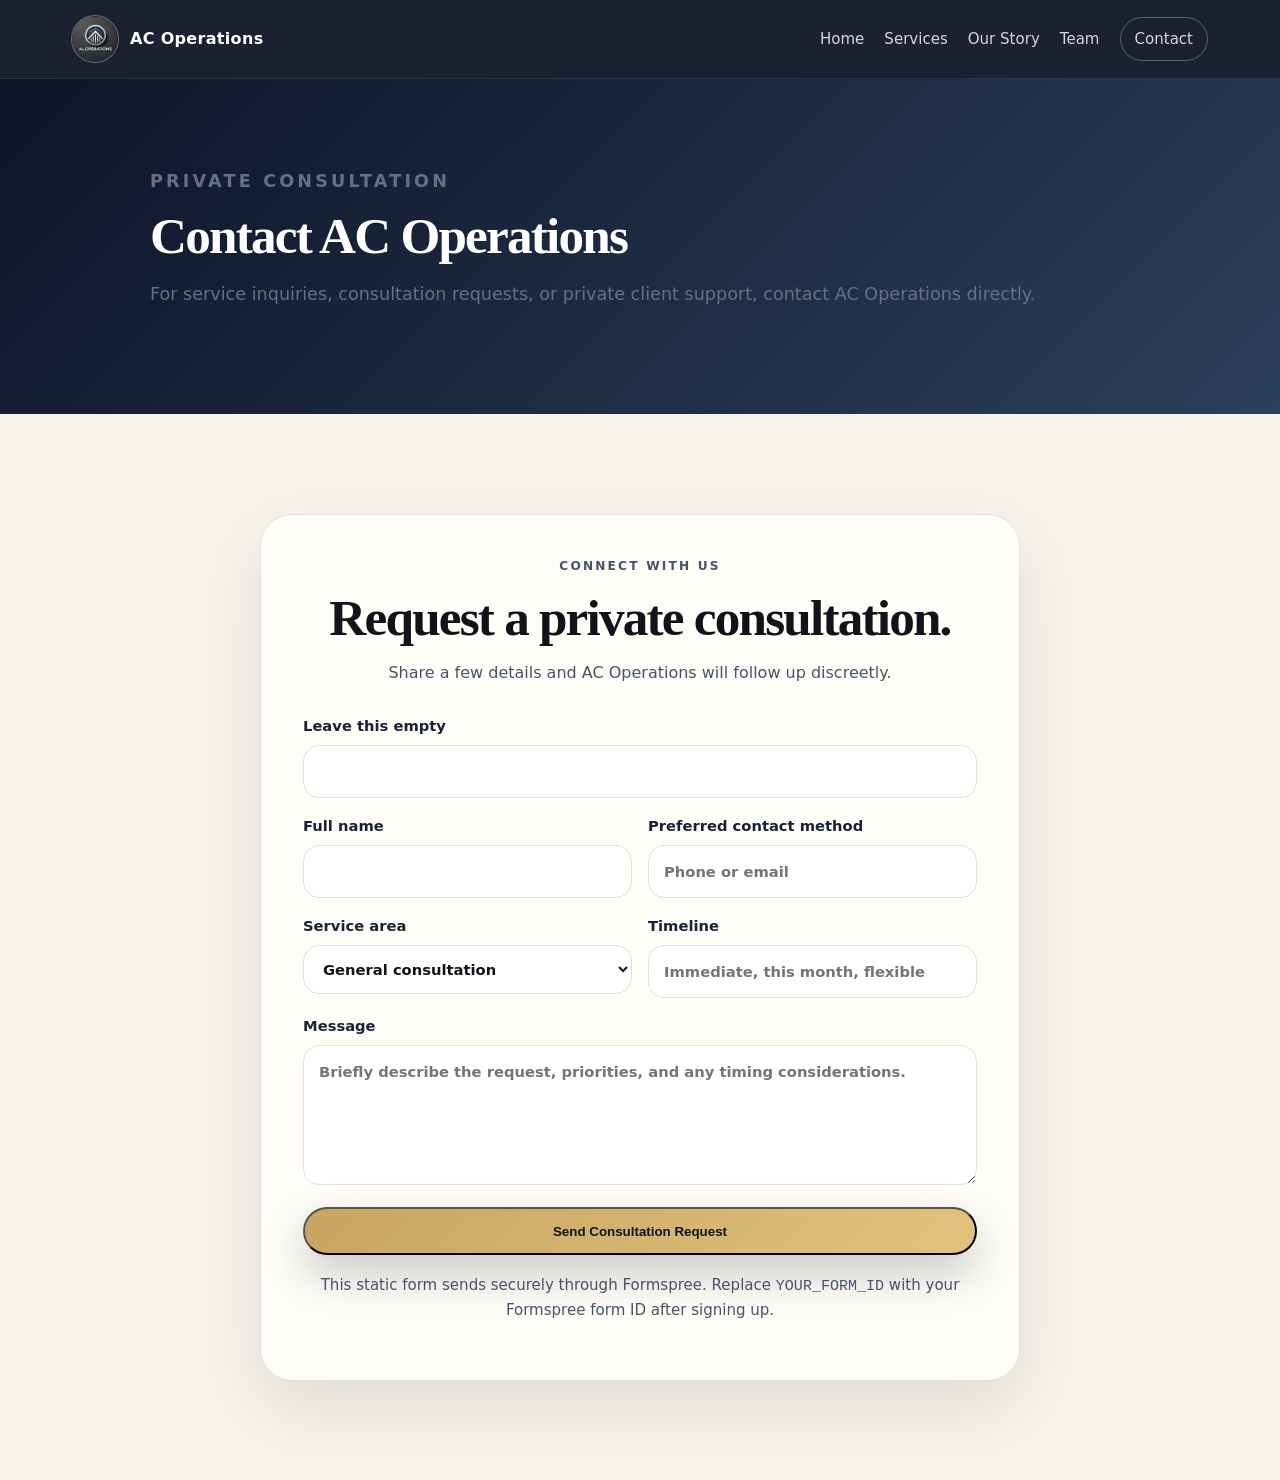
==== commit 4b36c666: "Use Formspree for contact form with basic spam protection" ====
--- a/contact-us/index.html
+++ b/contact-us/index.html
@@ -1 +1,10 @@
-<!doctype html><html lang="en"><head><meta charset="utf-8"><meta name="viewport" content="width=device-width, initial-scale=1"><title>Contact | AC Operations</title><meta name="description" content="Contact AC Operations for private consultations."><link rel="stylesheet" href="../styles.css"></head><body><header class="site-header"><div class="nav-wrap"><a class="brand" href="../index.html"><img class="brand-logo" src="../assets/img/acoperations-logo-round.png" alt="AC Operations logo"><span>AC Operations</span></a><nav class="nav" aria-label="Main navigation"><a href="../index.html">Home</a><a href="../services/">Services</a><a href="../our-story/">Our Story</a><a href="../team/">Team</a><a class="pill" href="../contact-us/">Contact</a></nav></div></header><main><section class="page-hero"><div class="page-title"><p class="eyebrow">Private Consultation</p><h1>Contact AC Operations</h1><p>For service inquiries, consultation requests, or private client support, contact AC Operations directly.</p></div></section><section class="section"><div class="contact-card"><p class="eyebrow">Connect With Us</p><h2>Request a private consultation.</h2><p>Share a few details and AC Operations will follow up discreetly.</p><form class="contact-form" id="contactForm"><div class="form-row"><label>Full name<input name="name" autocomplete="name" required></label><label>Preferred contact method<input name="contact" placeholder="Phone or email" required></label></div><div class="form-row"><label>Service area<select name="service"><option>General consultation</option><option>Family office support</option><option>Luxury concierge & lifestyle</option><option>Security & privacy</option><option>Business & investment advisory</option></select></label><label>Timeline<input name="timeline" placeholder="Immediate, this month, flexible"></label></div><label>Message<textarea name="message" placeholder="Briefly describe the request, priorities, and any timing considerations." required></textarea></label><button class="button" type="submit">Prepare Consultation Request</button><div class="form-status" id="formStatus">Your email app should open with a prepared consultation request. Review it, then send.</div></form><p class="form-note">This static form does not store information on the website or require WordPress plugins.</p></div></section></main><footer class="footer"><div class="footer-inner"><div class="footer-logo"><img src="../assets/img/acoperations-logo-round.png" alt="AC Operations logo"><div><strong>AC Operations</strong><p>Elite family office and concierge services with global reach, discretion, and precision.</p></div></div><div class="footer-links"><a href="../services/">Services</a><a href="../our-story/">Our Story</a><a href="../team/">Team</a><a href="../contact-us/">Contact</a></div></div></footer><script>document.getElementById('contactForm').addEventListener('submit',function(e){e.preventDefault();const d=new FormData(e.currentTarget);const to=['a.chingatum','acoperations.com'].join('@');const subject='AC Operations Consultation Request';const body=`Name: ${d.get('name')||''}%0D%0APreferred contact: ${d.get('contact')||''}%0D%0AService area: ${d.get('service')||''}%0D%0ATimeline: ${d.get('timeline')||''}%0D%0A%0D%0AMessage:%0D%0A${d.get('message')||''}`;window.location.href=`mailto:${to}?subject=${encodeURIComponent(subject)}&body=${body}`;document.getElementById('formStatus').classList.add('is-visible');});</script></body></html>+<!doctype html><html lang="en"><head><meta charset="utf-8"><meta name="viewport" content="width=device-width, initial-scale=1"><title>Contact | AC Operations</title><meta name="description" content="Contact AC Operations for private consultations."><link rel="stylesheet" href="../styles.css"></head><body><header class="site-header"><div class="nav-wrap"><a class="brand" href="../index.html"><img class="brand-logo" src="../assets/img/acoperations-logo-round.png" alt="AC Operations logo"><span>AC Operations</span></a><nav class="nav" aria-label="Main navigation"><a href="../index.html">Home</a><a href="../services/">Services</a><a href="../our-story/">Our Story</a><a href="../team/">Team</a><a class="pill" href="../contact-us/">Contact</a></nav></div></header><main><section class="page-hero"><div class="page-title"><p class="eyebrow">Private Consultation</p><h1>Contact AC Operations</h1><p>For service inquiries, consultation requests, or private client support, contact AC Operations directly.</p></div></section><section class="section"><div class="contact-card"><p class="eyebrow">Connect With Us</p><h2>Request a private consultation.</h2><p>Share a few details and AC Operations will follow up discreetly.</p><form class="contact-form" action="https://formspree.io/f/YOUR_FORM_ID" method="POST" target="_blank">
+  <input type="hidden" name="_subject" value="AC Operations Consultation Request">
+  <input type="hidden" name="_next" value="../thank-you/index.html">
+  <label class="visually-hidden">Leave this empty<input type="text" name="_gotcha"></label>
+  <div class="form-row"><label>Full name<input name="name" autocomplete="name" required></label><label>Preferred contact method<input name="contact" placeholder="Phone or email" required></label></div>
+  <div class="form-row"><label>Service area<select name="service"><option>General consultation</option><option>Family office support</option><option>Luxury concierge & lifestyle</option><option>Security & privacy</option><option>Business & investment advisory</option></select></label><label>Timeline<input name="timeline" placeholder="Immediate, this month, flexible"></label></div>
+  <label>Message<textarea name="message" placeholder="Briefly describe the request, priorities, and any timing considerations." required></textarea></label>
+  <button class="button" type="submit">Send Consultation Request</button>
+</form>
+<p class="form-note">This static form sends securely through Formspree. Replace <code>YOUR_FORM_ID</code> with your Formspree form ID after signing up.</p></body></html>
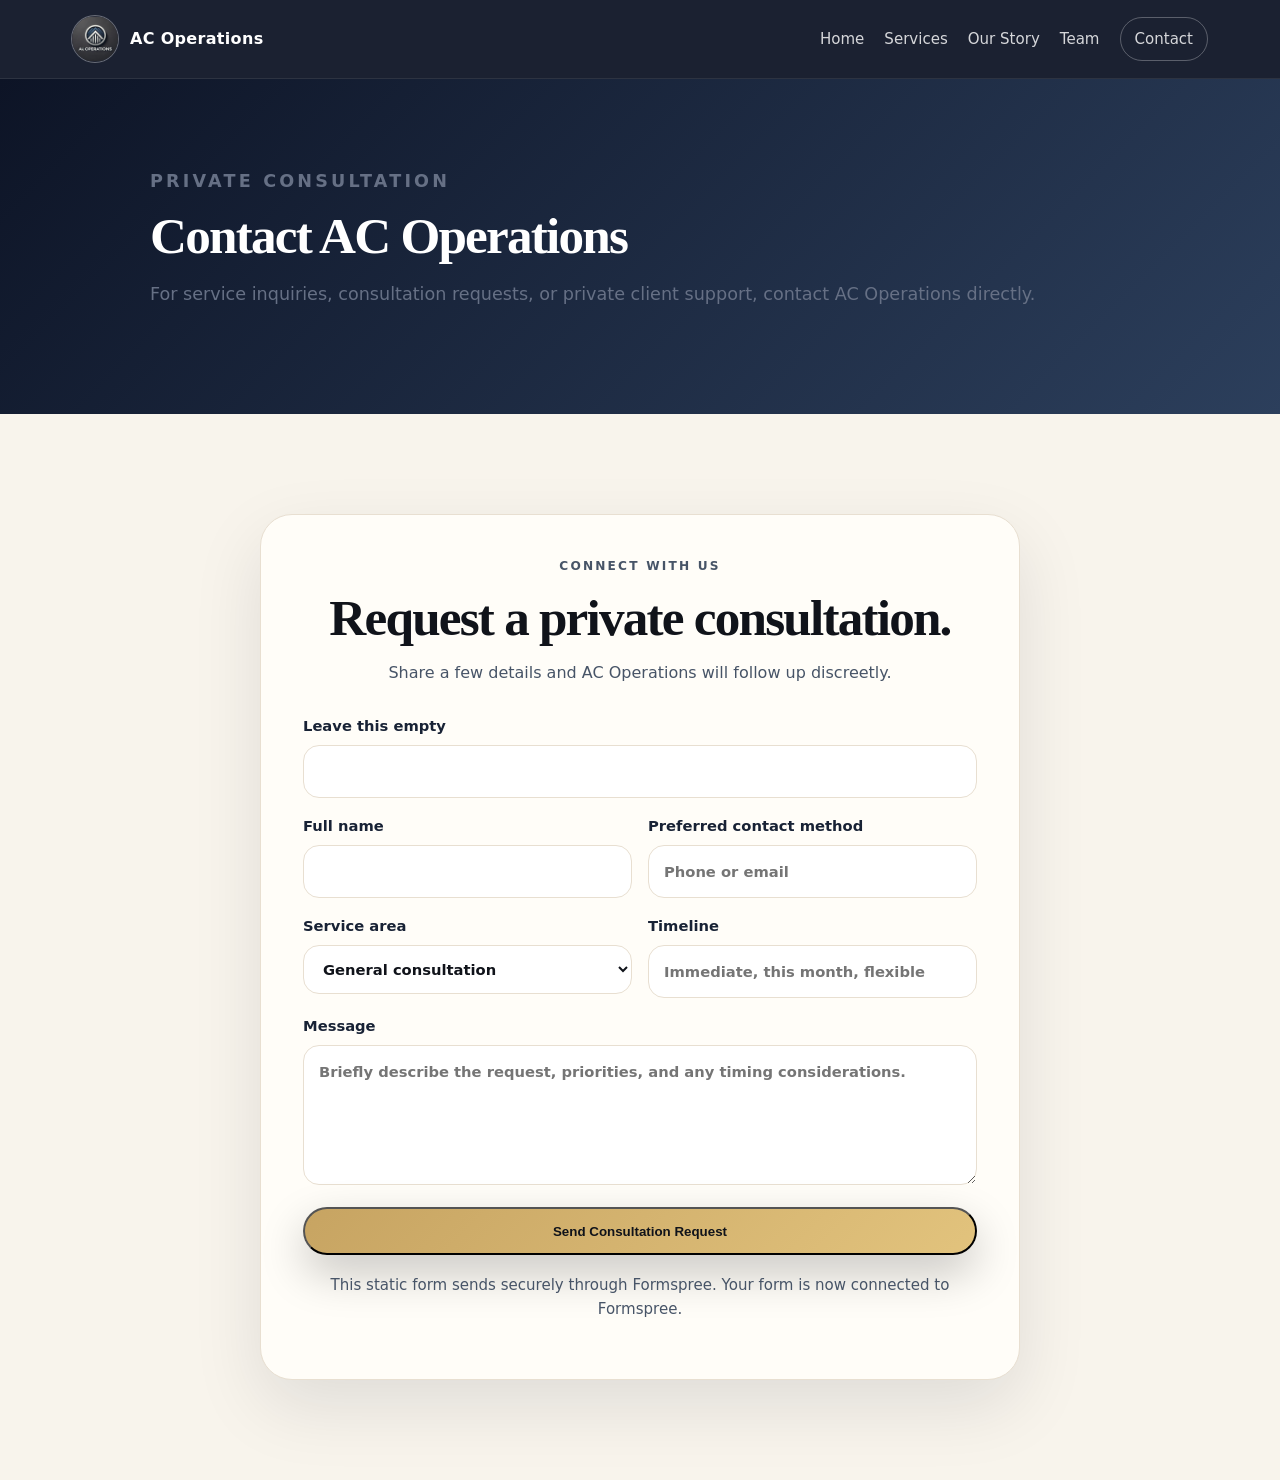
==== commit f132a701: "Set Formspree endpoint to xnjkrvkl" ====
--- a/contact-us/index.html
+++ b/contact-us/index.html
@@ -1,4 +1,4 @@
-<!doctype html><html lang="en"><head><meta charset="utf-8"><meta name="viewport" content="width=device-width, initial-scale=1"><title>Contact | AC Operations</title><meta name="description" content="Contact AC Operations for private consultations."><link rel="stylesheet" href="../styles.css"></head><body><header class="site-header"><div class="nav-wrap"><a class="brand" href="../index.html"><img class="brand-logo" src="../assets/img/acoperations-logo-round.png" alt="AC Operations logo"><span>AC Operations</span></a><nav class="nav" aria-label="Main navigation"><a href="../index.html">Home</a><a href="../services/">Services</a><a href="../our-story/">Our Story</a><a href="../team/">Team</a><a class="pill" href="../contact-us/">Contact</a></nav></div></header><main><section class="page-hero"><div class="page-title"><p class="eyebrow">Private Consultation</p><h1>Contact AC Operations</h1><p>For service inquiries, consultation requests, or private client support, contact AC Operations directly.</p></div></section><section class="section"><div class="contact-card"><p class="eyebrow">Connect With Us</p><h2>Request a private consultation.</h2><p>Share a few details and AC Operations will follow up discreetly.</p><form class="contact-form" action="https://formspree.io/f/YOUR_FORM_ID" method="POST" target="_blank">
+<!doctype html><html lang="en"><head><meta charset="utf-8"><meta name="viewport" content="width=device-width, initial-scale=1"><title>Contact | AC Operations</title><meta name="description" content="Contact AC Operations for private consultations."><link rel="stylesheet" href="../styles.css"></head><body><header class="site-header"><div class="nav-wrap"><a class="brand" href="../index.html"><img class="brand-logo" src="../assets/img/acoperations-logo-round.png" alt="AC Operations logo"><span>AC Operations</span></a><nav class="nav" aria-label="Main navigation"><a href="../index.html">Home</a><a href="../services/">Services</a><a href="../our-story/">Our Story</a><a href="../team/">Team</a><a class="pill" href="../contact-us/">Contact</a></nav></div></header><main><section class="page-hero"><div class="page-title"><p class="eyebrow">Private Consultation</p><h1>Contact AC Operations</h1><p>For service inquiries, consultation requests, or private client support, contact AC Operations directly.</p></div></section><section class="section"><div class="contact-card"><p class="eyebrow">Connect With Us</p><h2>Request a private consultation.</h2><p>Share a few details and AC Operations will follow up discreetly.</p><form class="contact-form" action="https://formspree.io/f/xnjkrvkl" method="POST" target="_blank">
   <input type="hidden" name="_subject" value="AC Operations Consultation Request">
   <input type="hidden" name="_next" value="../thank-you/index.html">
   <label class="visually-hidden">Leave this empty<input type="text" name="_gotcha"></label>
@@ -7,4 +7,4 @@
   <label>Message<textarea name="message" placeholder="Briefly describe the request, priorities, and any timing considerations." required></textarea></label>
   <button class="button" type="submit">Send Consultation Request</button>
 </form>
-<p class="form-note">This static form sends securely through Formspree. Replace <code>YOUR_FORM_ID</code> with your Formspree form ID after signing up.</p></body></html>+<p class="form-note">This static form sends securely through Formspree. Your form is now connected to Formspree.</p></body></html>
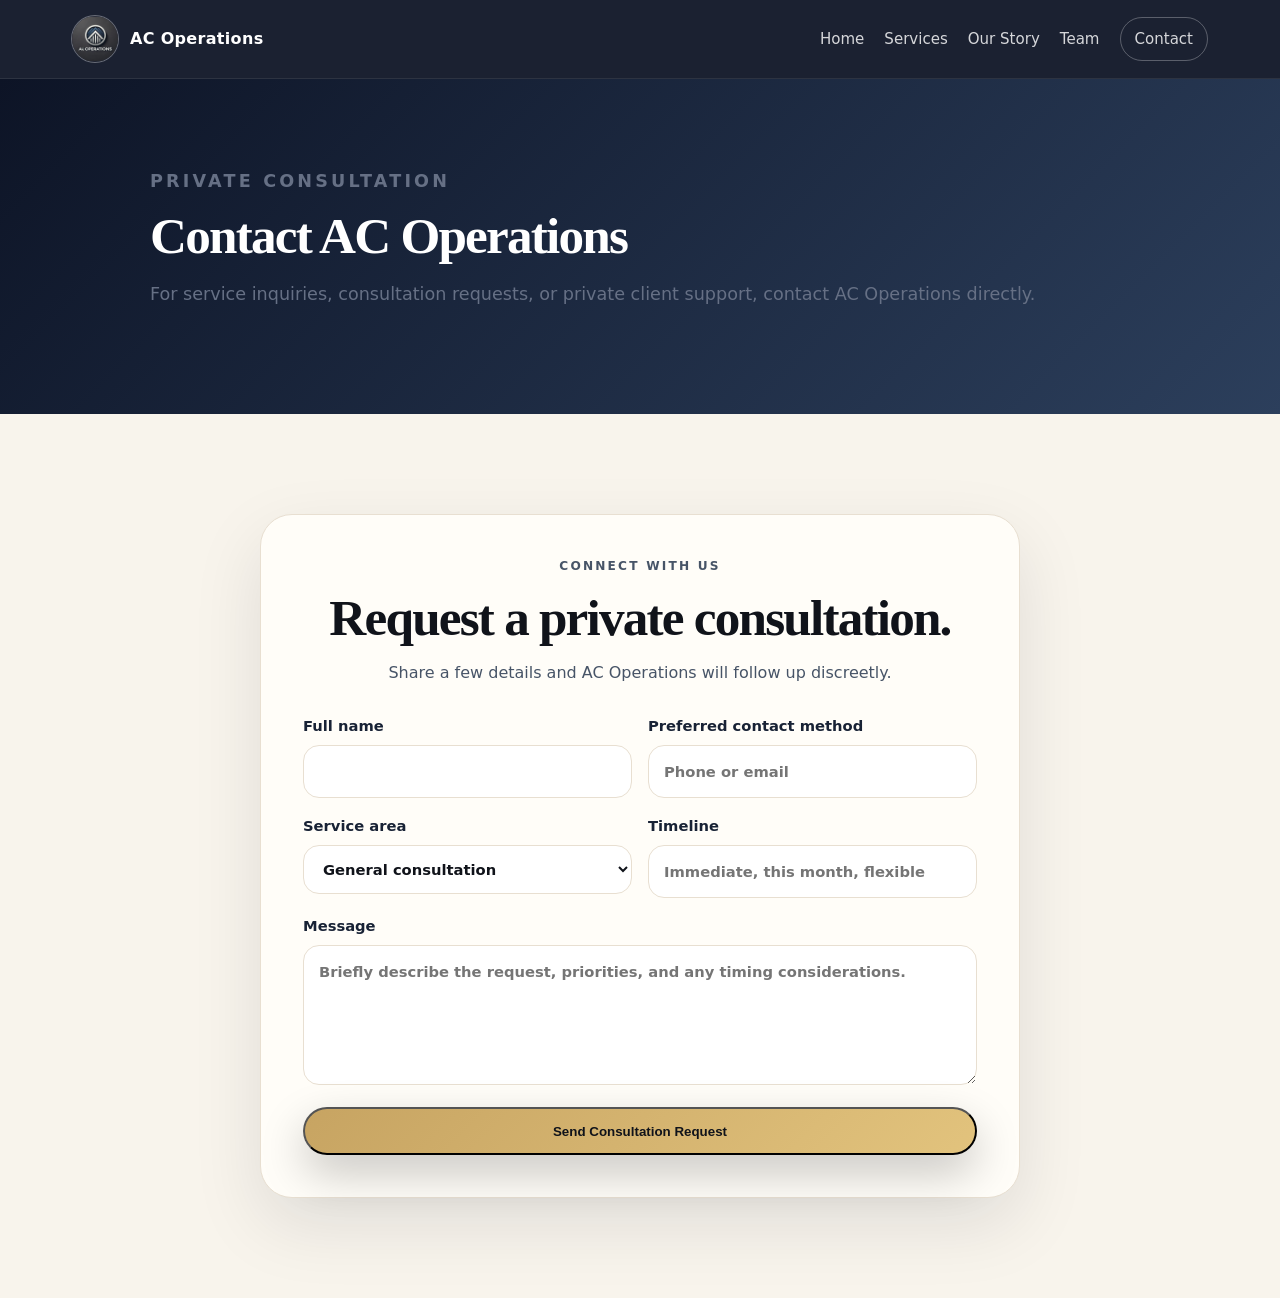
==== commit 33bb95e4: "Remove honeypot and Formspree note" ====
--- a/contact-us/index.html
+++ b/contact-us/index.html
@@ -1,10 +1,9 @@
 <!doctype html><html lang="en"><head><meta charset="utf-8"><meta name="viewport" content="width=device-width, initial-scale=1"><title>Contact | AC Operations</title><meta name="description" content="Contact AC Operations for private consultations."><link rel="stylesheet" href="../styles.css"></head><body><header class="site-header"><div class="nav-wrap"><a class="brand" href="../index.html"><img class="brand-logo" src="../assets/img/acoperations-logo-round.png" alt="AC Operations logo"><span>AC Operations</span></a><nav class="nav" aria-label="Main navigation"><a href="../index.html">Home</a><a href="../services/">Services</a><a href="../our-story/">Our Story</a><a href="../team/">Team</a><a class="pill" href="../contact-us/">Contact</a></nav></div></header><main><section class="page-hero"><div class="page-title"><p class="eyebrow">Private Consultation</p><h1>Contact AC Operations</h1><p>For service inquiries, consultation requests, or private client support, contact AC Operations directly.</p></div></section><section class="section"><div class="contact-card"><p class="eyebrow">Connect With Us</p><h2>Request a private consultation.</h2><p>Share a few details and AC Operations will follow up discreetly.</p><form class="contact-form" action="https://formspree.io/f/xnjkrvkl" method="POST" target="_blank">
   <input type="hidden" name="_subject" value="AC Operations Consultation Request">
   <input type="hidden" name="_next" value="../thank-you/index.html">
-  <label class="visually-hidden">Leave this empty<input type="text" name="_gotcha"></label>
   <div class="form-row"><label>Full name<input name="name" autocomplete="name" required></label><label>Preferred contact method<input name="contact" placeholder="Phone or email" required></label></div>
   <div class="form-row"><label>Service area<select name="service"><option>General consultation</option><option>Family office support</option><option>Luxury concierge & lifestyle</option><option>Security & privacy</option><option>Business & investment advisory</option></select></label><label>Timeline<input name="timeline" placeholder="Immediate, this month, flexible"></label></div>
   <label>Message<textarea name="message" placeholder="Briefly describe the request, priorities, and any timing considerations." required></textarea></label>
   <button class="button" type="submit">Send Consultation Request</button>
 </form>
-<p class="form-note">This static form sends securely through Formspree. Your form is now connected to Formspree.</p></body></html>+</body></html>
